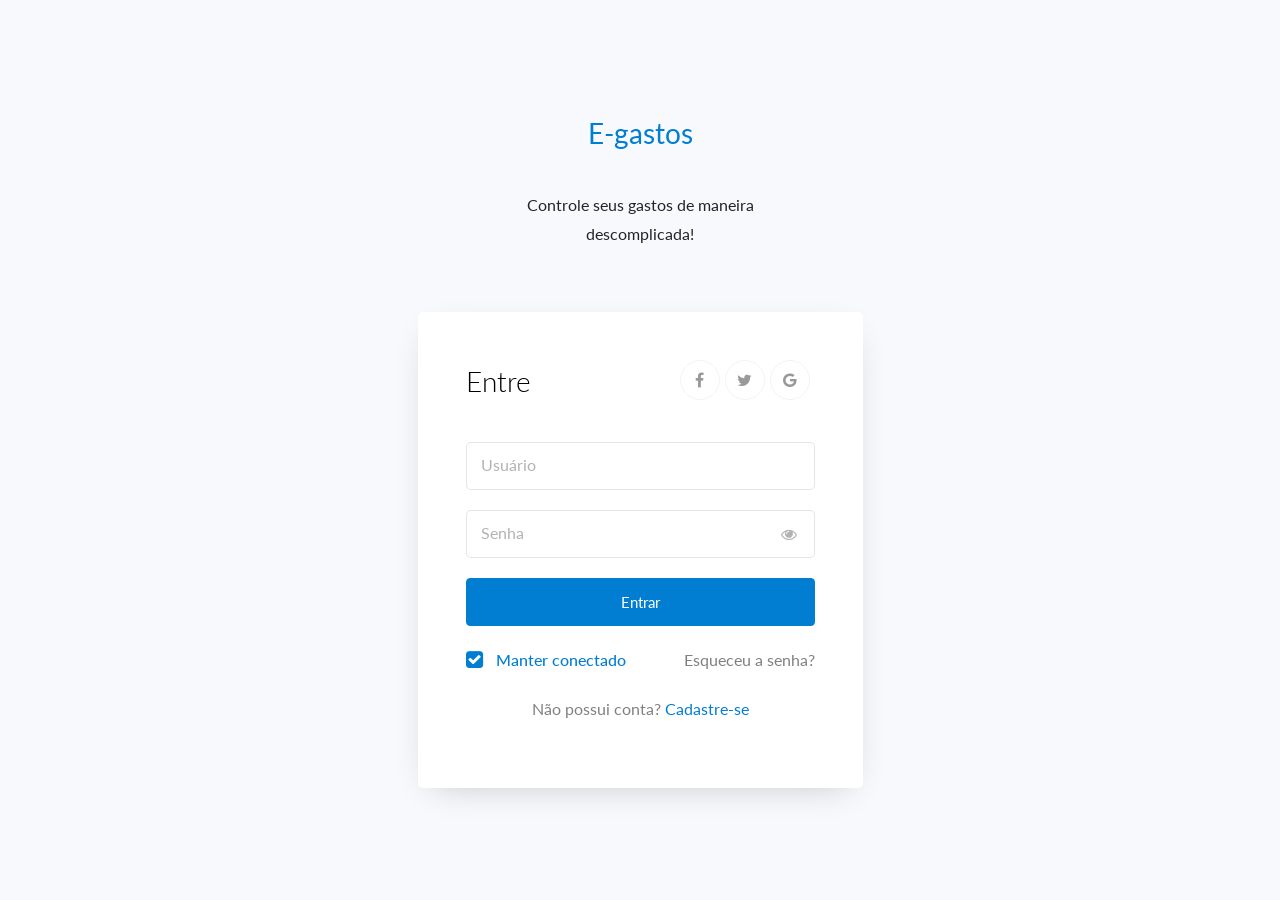
==== sistema/templates/index.html @ b99a8133 "Organização das pastas e ajuste no caminho do css." ====
<!doctype html>
<html lang="en">
  <head>
  	<title>E-Gastos</title>
    <meta charset="utf-8">
    <meta name="viewport" content="width=device-width, initial-scale=1, shrink-to-fit=no">

	<link href="https://fonts.googleapis.com/css?family=Lato:300,400,700&display=swap" rel="stylesheet">

	<link rel="stylesheet" href="https://stackpath.bootstrapcdn.com/font-awesome/4.7.0/css/font-awesome.min.css">
	
	<link rel="stylesheet" href="..\static\css\style.css">

	</head>
	<body>
	<section class="ftco-section">
		<div class="container">
			<div class="row justify-content-center">
				<div class="col-md-3 text-center mb-5">
					  <h1 class="heading-section"><font color="017ed2">E-gastos</font></h1><br /> 
					<p class="text-body">Controle seus gastos de maneira descomplicada!</p>
				</div>
			</div>
			<div class="row justify-content-center">
				<div class="col-md-7 col-lg-5">
					<div class="wrap">
						<div class="login-wrap p-4 p-md-5">
			      	<div class="d-flex">
			      		<div class="w-100">
			      			<h3 class="mb-4">Entre</h3>
			      		</div>
								<div class="w-100">
									<p class="social-media d-flex justify-content-end">
										<a href="#" class="social-icon d-flex align-items-center justify-content-center"><span class="fa fa-facebook"></span></a>
										<a href="#" class="social-icon d-flex align-items-center justify-content-center"><span class="fa fa-twitter"></span></a>
										<a href="#" class="social-icon d-flex align-items-center justify-content-center"><span class="fa fa-google"></span></a>
									</p>
								</div>
			      	</div>
							<form action="#" class="signin-form">
			      		<div class="form-group mt-3">
			      			<input type="text" class="form-control" required>
			      			<label class="form-control-placeholder" for="username">Usuário</label>
			      		</div>
		            <div class="form-group">
		              <input id="password-field" type="password" class="form-control" required>
		              <label class="form-control-placeholder" for="password">Senha</label>
		              <span toggle="#password-field" class="fa fa-fw fa-eye field-icon toggle-password"></span>
		            </div>
		            <div class="form-group">
		            	<button type="submit" class="form-control btn btn-primary rounded submit px-3">Entrar</button>
		            </div>
		            <div class="form-group d-md-flex">
		            	<div class="w-50 text-left">
			            	<label class="checkbox-wrap checkbox-primary mb-0">Manter conectado
									  <input type="checkbox" checked>
									  <span class="checkmark"></span>
										</label>
									</div>
									<div class="w-50 text-md-right">
										<a href="#">Esqueceu a senha?</a>
									</div>
		            </div>
		          </form>
		          <p class="text-center">Não possui conta? <a data-toggle="tab" href="#signup">Cadastre-se</a></p>
		        </div>
		      </div>
				</div>
			</div>
		</div>
	</section>

	<script src="js/jquery.min.js"></script>
  <script src="js/popper.js"></script>
  <script src="js/bootstrap.min.js"></script>
  <script src="js/main.js"></script>

	</body>
</html>
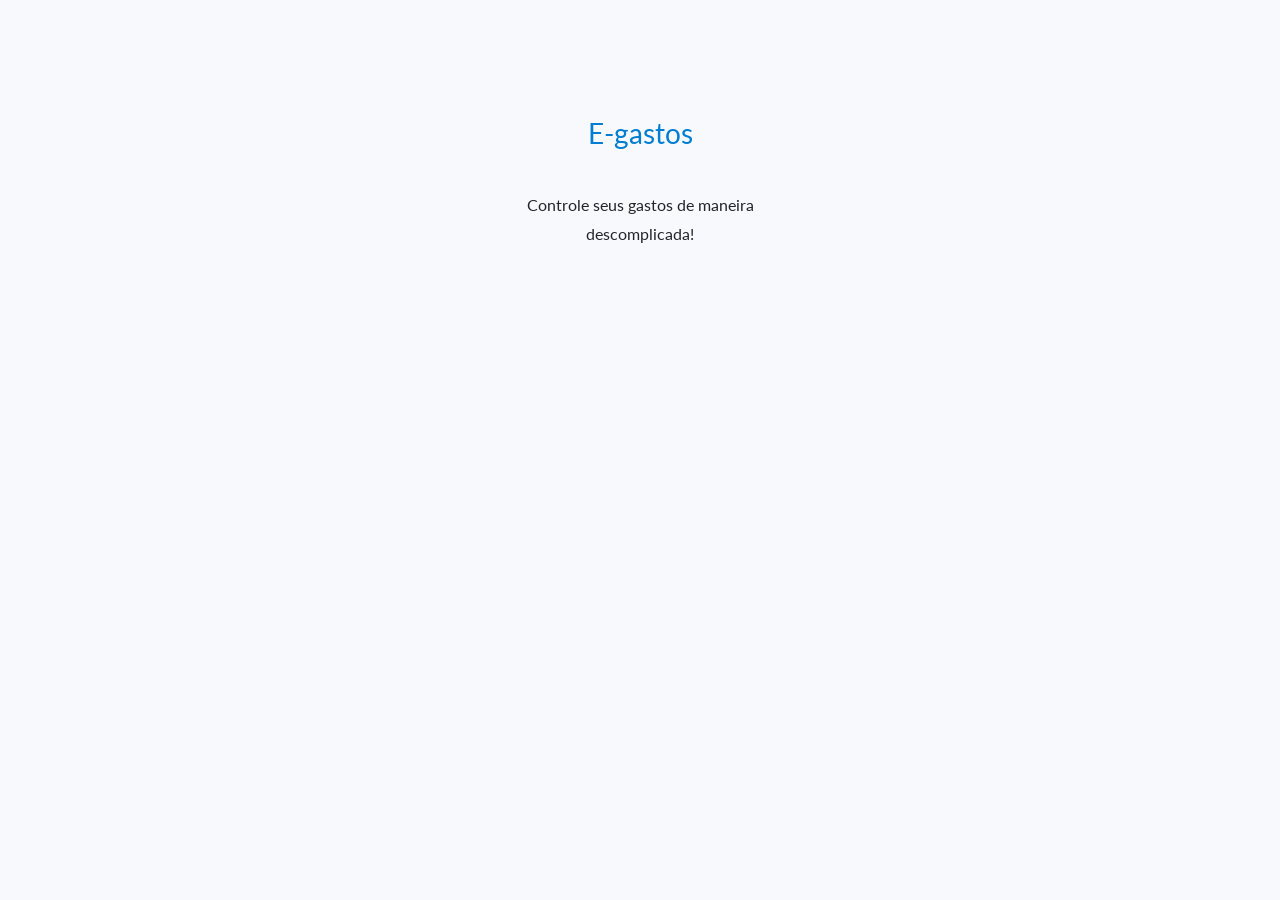
==== commit 987bd85d: "Ajustado login e adicionado index" ====
--- a/sistema/templates/index.html
+++ b/sistema/templates/index.html
@@ -12,69 +12,14 @@
 	<link rel="stylesheet" href="..\static\css\style.css">
 
 	</head>
-	<body>
-	<section class="ftco-section">
-		<div class="container">
-			<div class="row justify-content-center">
-				<div class="col-md-3 text-center mb-5">
-					  <h1 class="heading-section"><font color="017ed2">E-gastos</font></h1><br /> 
-					<p class="text-body">Controle seus gastos de maneira descomplicada!</p>
-				</div>
-			</div>
-			<div class="row justify-content-center">
-				<div class="col-md-7 col-lg-5">
-					<div class="wrap">
-						<div class="login-wrap p-4 p-md-5">
-			      	<div class="d-flex">
-			      		<div class="w-100">
-			      			<h3 class="mb-4">Entre</h3>
-			      		</div>
-								<div class="w-100">
-									<p class="social-media d-flex justify-content-end">
-										<a href="#" class="social-icon d-flex align-items-center justify-content-center"><span class="fa fa-facebook"></span></a>
-										<a href="#" class="social-icon d-flex align-items-center justify-content-center"><span class="fa fa-twitter"></span></a>
-										<a href="#" class="social-icon d-flex align-items-center justify-content-center"><span class="fa fa-google"></span></a>
-									</p>
-								</div>
-			      	</div>
-							<form action="#" class="signin-form">
-			      		<div class="form-group mt-3">
-			      			<input type="text" class="form-control" required>
-			      			<label class="form-control-placeholder" for="username">Usuário</label>
-			      		</div>
-		            <div class="form-group">
-		              <input id="password-field" type="password" class="form-control" required>
-		              <label class="form-control-placeholder" for="password">Senha</label>
-		              <span toggle="#password-field" class="fa fa-fw fa-eye field-icon toggle-password"></span>
-		            </div>
-		            <div class="form-group">
-		            	<button type="submit" class="form-control btn btn-primary rounded submit px-3">Entrar</button>
-		            </div>
-		            <div class="form-group d-md-flex">
-		            	<div class="w-50 text-left">
-			            	<label class="checkbox-wrap checkbox-primary mb-0">Manter conectado
-									  <input type="checkbox" checked>
-									  <span class="checkmark"></span>
-										</label>
-									</div>
-									<div class="w-50 text-md-right">
-										<a href="#">Esqueceu a senha?</a>
-									</div>
-		            </div>
-		          </form>
-		          <p class="text-center">Não possui conta? <a data-toggle="tab" href="#signup">Cadastre-se</a></p>
-		        </div>
-		      </div>
-				</div>
-			</div>
-		</div>
-	</section>
-
-	<script src="js/jquery.min.js"></script>
-  <script src="js/popper.js"></script>
-  <script src="js/bootstrap.min.js"></script>
-  <script src="js/main.js"></script>
-
-	</body>
-</html>
-
+    <body>
+        <section class="ftco-section">
+            <div class="container">
+                <div class="row justify-content-center">
+                    <div class="col-md-3 text-center mb-5">
+                          <h1 class="heading-section"><font color="017ed2">E-gastos</font></h1><br /> 
+                        <p class="text-body">Controle seus gastos de maneira descomplicada!</p>
+                    </div>
+                </div>
+    </body>
+</html>            
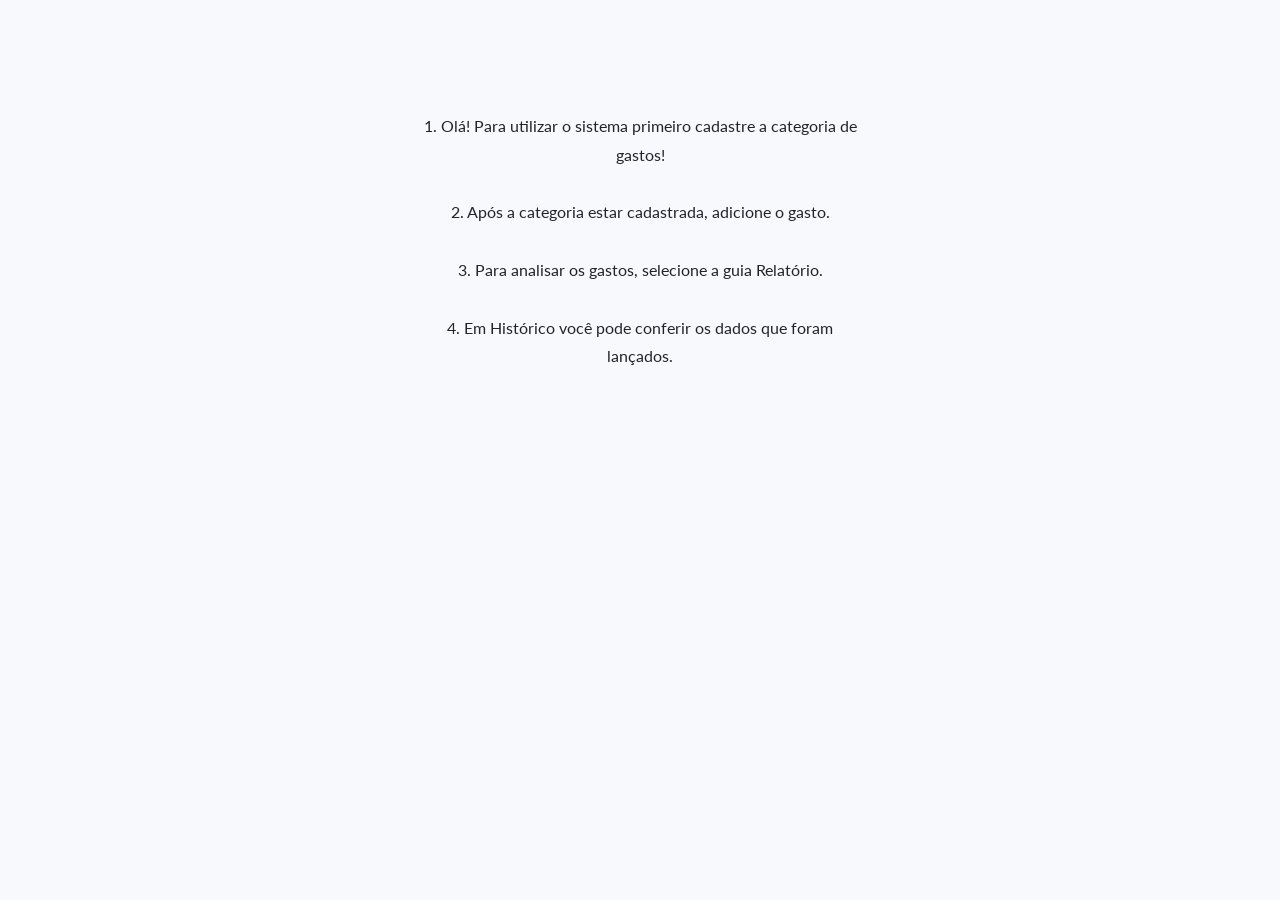
==== commit 0b76e474: "inicio da tela index" ====
--- a/sistema/templates/index.html
+++ b/sistema/templates/index.html
@@ -16,9 +16,19 @@
         <section class="ftco-section">
             <div class="container">
                 <div class="row justify-content-center">
-                    <div class="col-md-3 text-center mb-5">
-                          <h1 class="heading-section"><font color="017ed2">E-gastos</font></h1><br /> 
-                        <p class="text-body">Controle seus gastos de maneira descomplicada!</p>
+                    <div class="col-md-5 text-center mb-5">
+                        <p class="text-body">
+                            1. Olá! Para utilizar o sistema primeiro cadastre a categoria de gastos!
+                        </br>
+                    </br>
+                            2. Após a categoria estar cadastrada, adicione o gasto.
+                        </br>
+                    </br>
+                            3. Para analisar os gastos, selecione a guia Relatório.
+                        </br>
+                    </br>
+                            4. Em Histórico você pode conferir os dados que foram lançados.
+                            </p>
                     </div>
                 </div>
     </body>
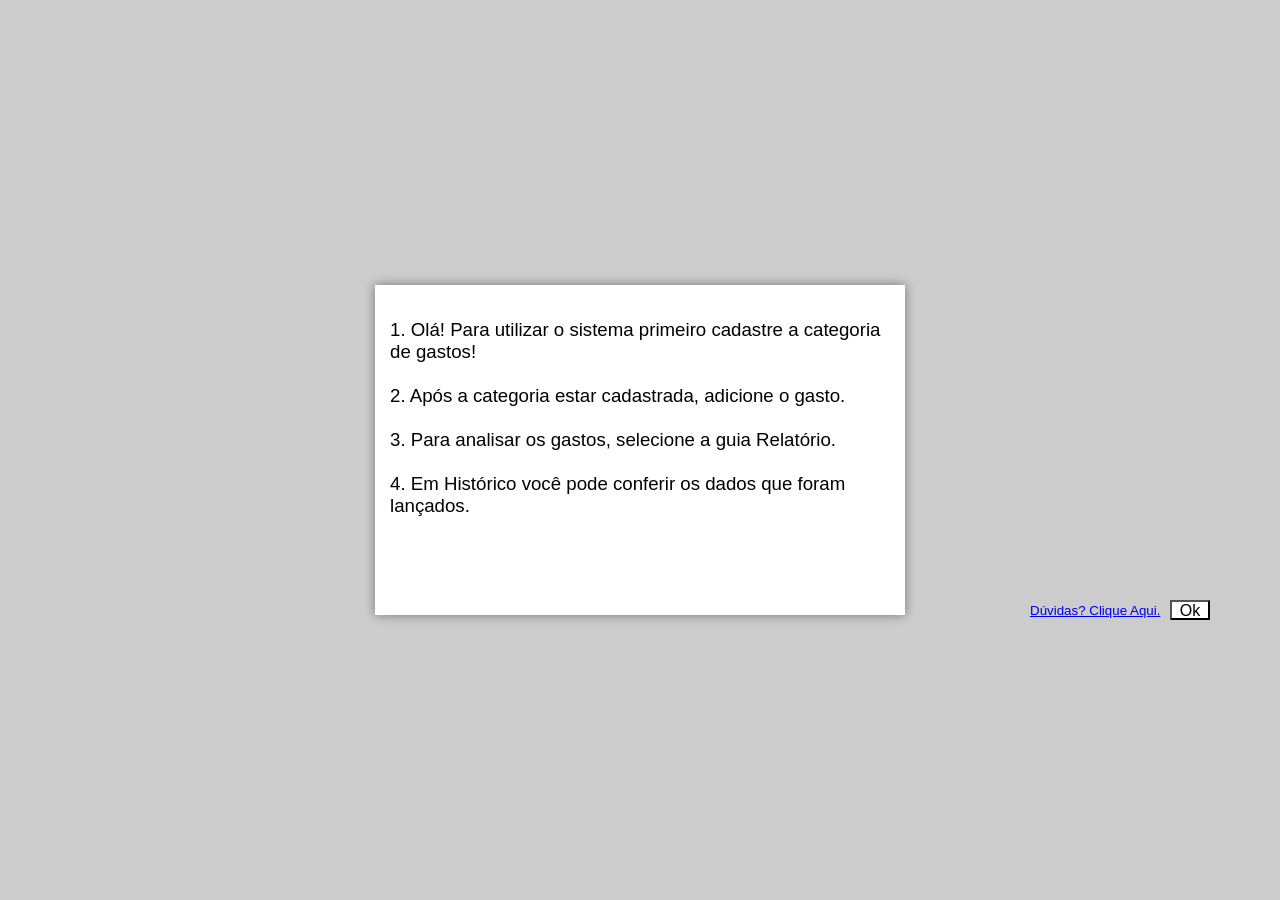
==== commit 855f1474: "iniciado o modal" ====
--- a/sistema/templates/index.html
+++ b/sistema/templates/index.html
@@ -7,29 +7,33 @@
 
 	<link href="https://fonts.googleapis.com/css?family=Lato:300,400,700&display=swap" rel="stylesheet">
 
-	<link rel="stylesheet" href="https://stackpath.bootstrapcdn.com/font-awesome/4.7.0/css/font-awesome.min.css">
-	
-	<link rel="stylesheet" href="..\static\css\style.css">
+	<link rel="stylesheet" href="https://stackpath.bootstrapcdn.com/font-awesome/4.7.0/css/font-awesome.min.css">	
+
+    <link rel="stylesheet" href="../static/css/modal.css">
 
 	</head>
     <body>
-        <section class="ftco-section">
-            <div class="container">
-                <div class="row justify-content-center">
-                    <div class="col-md-5 text-center mb-5">
-                        <p class="text-body">
-                            1. Olá! Para utilizar o sistema primeiro cadastre a categoria de gastos!
-                        </br>
-                    </br>
-                            2. Após a categoria estar cadastrada, adicione o gasto.
-                        </br>
-                    </br>
-                            3. Para analisar os gastos, selecione a guia Relatório.
-                        </br>
-                    </br>
-                            4. Em Histórico você pode conferir os dados que foram lançados.
-                            </p>
-                    </div>
-                </div>
-    </body>
+        <div class="modal-container">
+            <div class="modal">
+                <p>
+                    1. Olá! Para utilizar o sistema primeiro cadastre a categoria de gastos!
+                </br>
+            </br>
+                    2. Após a categoria estar cadastrada, adicione o gasto.
+                </br>
+            </br>
+                    3. Para analisar os gastos, selecione a guia Relatório.
+                </br>
+            </br>
+                    4. Em Histórico você pode conferir os dados que foram lançados.
+                </p>
+                <p id="duvidas">
+                    <a href="duvidas.com" target="_blank">Dúvidas? Clique Aqui.</a>
+                </p>
+            <div class="form-group">
+                <button type="submit" class="form-control btn btn-primary rounded submit px-3">Ok</button>
+            </div>
+            </div>
+        </div>
+    </body> 
 </html>            
--- a/sistema/static/css/modal.css
+++ b/sistema/static/css/modal.css
@@ -0,0 +1,47 @@
+
+p {
+    font-size: 14pt;
+    padding: 0px;
+    font-family: Arial, Helvetica, sans-serif;
+}
+
+p#duvidas {
+    font-size: 10pt;
+    left: 1030px;
+    top: 590px;
+    position: fixed;
+}
+
+.modal-container {
+    background: rgba(0,0,0,.2);
+    width: 100%;
+    height: 100vh;
+    position: fixed;
+    left: 0;
+    top: 0;
+    display: grid;
+    place-items: center;
+}
+
+.modal {
+    background: #fff;
+    width: 500px;
+    height: 300px;
+    padding: 15px;
+    box-shadow: 0 0 10px 0 #00000070;
+}
+
+.btn-primary {
+    color: #000000;
+    background-color: white;
+    height: 20px;
+    width: 40px;
+    padding: 0px;
+    position: fixed;
+    left: 1170px;
+    top: 600px;
+    font-size: 12pt;
+    font-family: Arial, Helvetica, sans-serif;
+    border-color: black;
+    display: block;
+}
